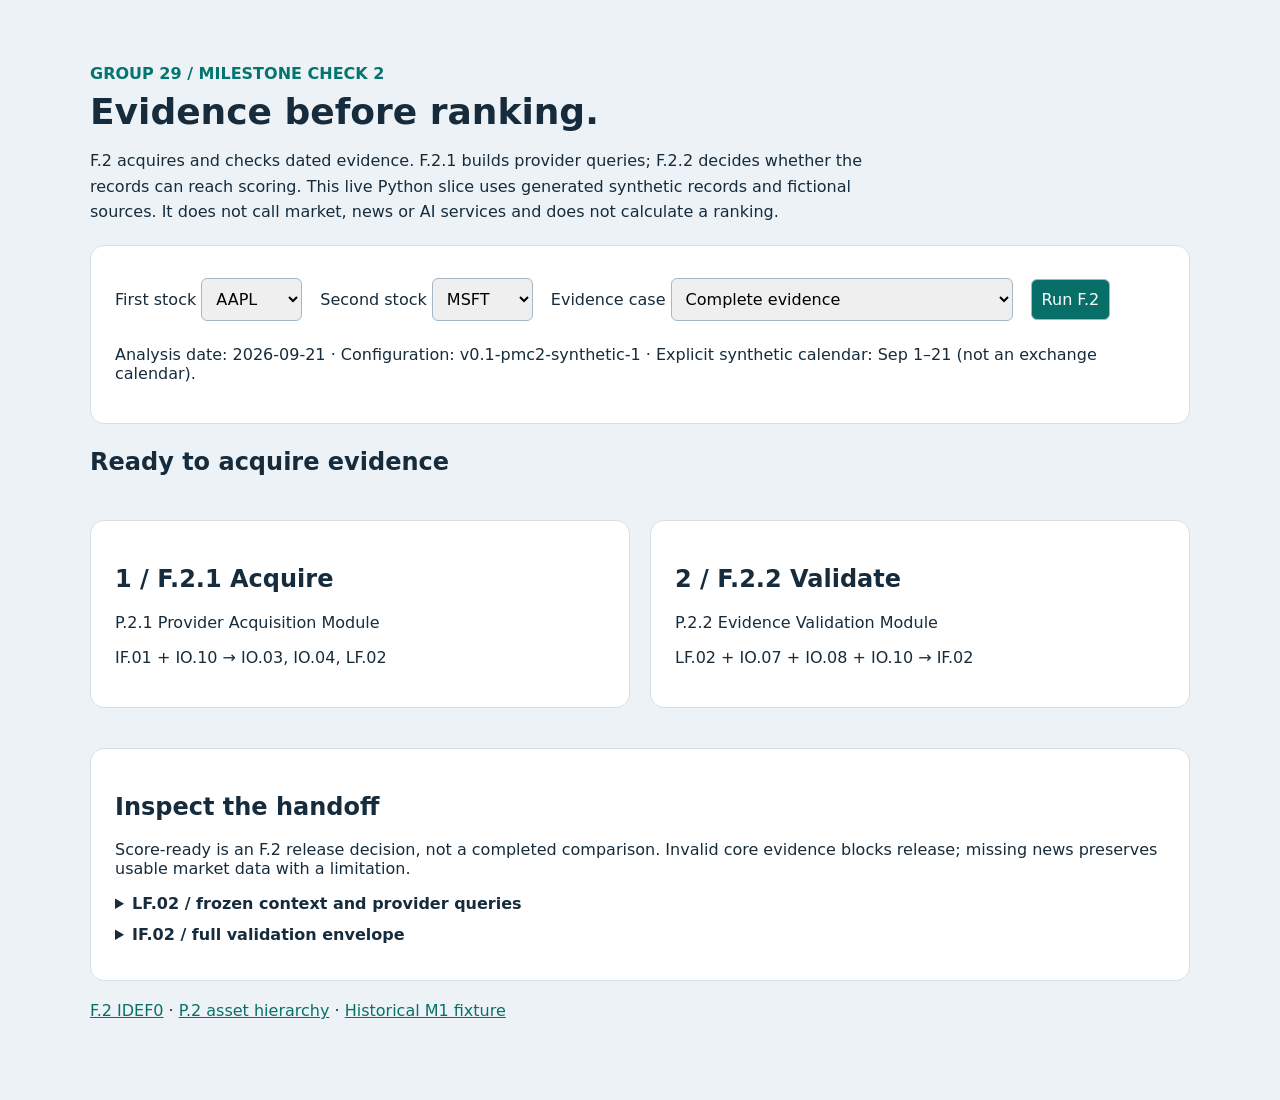
==== pmc2/index.html @ 880bd2c7 "SYS-F-02: implement PMC2 F.2 evidence slice and model-code traceability" ====
<!doctype html><html lang="en"><meta charset="utf-8"><meta name="viewport" content="width=device-width,initial-scale=1"><title>StockLens | F.2 Evidence Lab</title>
<style>body{font:16px system-ui;background:#edf2f7;color:#162c3c;margin:0}main{max-width:1100px;margin:40px auto;padding:24px}h1{font-size:36px;margin:8px 0}header p{max-width:800px;line-height:1.6}.tag{color:#04756f;font-weight:700}section{background:white;border:1px solid #d7e0e7;border-radius:14px;padding:24px;margin:20px 0}label{display:inline-block;margin:8px 18px 8px 0}select,button{font:inherit;padding:10px;border:1px solid #a5b7c5;border-radius:6px}button{background:#086f68;color:white;cursor:pointer}.grid{display:grid;grid-template-columns:1fr 1fr;gap:20px}pre{white-space:pre-wrap;overflow-wrap:anywhere;max-height:420px;overflow:auto;font-size:13px;background:#f3f6f8;padding:14px}strong{color:#086f68}details{margin:12px 0}summary{cursor:pointer;font-weight:600}#state{font-size:24px;font-weight:700}a{color:#086f68}@media(max-width:700px){.grid{grid-template-columns:1fr}}</style>
<main><header><div class="tag">GROUP 29 / MILESTONE CHECK 2</div><h1>Evidence before ranking.</h1><p>F.2 acquires and checks dated evidence. F.2.1 builds provider queries; F.2.2 decides whether the records can reach scoring. This live Python slice uses generated synthetic records and fictional sources. It does not call market, news or AI services and does not calculate a ranking.</p></header>
<section><label>First stock <select id="a"></select></label><label>Second stock <select id="b"></select></label><label>Evidence case <select id="scenario"><option value="valid">Complete evidence</option><option value="missing_unselected_stock">Missing an unselected universe stock</option><option value="missing_observation">Missing one observation</option><option value="post_cutoff">Market record after cutoff</option><option value="missing_source">Market source missing</option><option value="mixed_request">Wrong request identity</option><option value="no_news">No qualifying news</option><option value="bad_news">News after cutoff</option></select></label><button id="run">Run F.2</button><p>Analysis date: 2026-09-21 · Configuration: v0.1-pmc2-synthetic-1 · Explicit synthetic calendar: Sep 1–21 (not an exchange calendar).</p></section>
<p id="state" role="status">Ready to acquire evidence</p><div class="grid"><section><h2>1 / F.2.1 Acquire</h2><p>P.2.1 Provider Acquisition Module</p><p>IF.01 + IO.10 → IO.03, IO.04, LF.02</p><div id="acquire"></div></section><section><h2>2 / F.2.2 Validate</h2><p>P.2.2 Evidence Validation Module</p><p>LF.02 + IO.07 + IO.08 + IO.10 → IF.02</p><div id="validate"></div></section></div>
<section><h2>Inspect the handoff</h2><p>Score-ready is an F.2 release decision, not a completed comparison. Invalid core evidence blocks release; missing news preserves usable market data with a limitation.</p><details><summary>LF.02 / frozen context and provider queries</summary><pre id="context"></pre></details><details><summary>IF.02 / full validation envelope</summary><pre id="output"></pre></details></section>
<p><a href="https://cloud.innoslate.com/cornell/p/659/diagrams/idef0/269035">F.2 IDEF0</a> · <a href="https://cloud.innoslate.com/cornell/p/659/diagrams/hierarchy/290840">P.2 asset hierarchy</a> · <a href="/">Historical M1 fixture</a></p></main>
<script>
const $=id=>document.getElementById(id); const symbols=['AAPL','MSFT','AMZN','GOOGL','META','NVDA','TSLA','JPM','JNJ','XOM']; for(const s of symbols)for(const id of ['a','b']){const o=document.createElement('option');o.value=s;o.textContent=s;$(id).append(o);} $('b').value='MSFT';
$('run').onclick=async()=>{ $('run').disabled=true; $('state').textContent='Processing F.2…';try{const response=await fetch('/api/pmc2/demo',{method:'POST',headers:{'Content-Type':'application/json'},body:JSON.stringify({scenario:$('scenario').value,stock_a:$('a').value,stock_b:$('b').value})});const d=await response.json();if(!response.ok)throw new Error(d.detail||'Request failed'); const e=d.evidence; $('state').textContent=e.score_ready?(e.limitations.length?'Accepted with limitations — score-ready':'Accepted — score-ready'):'Failed — release blocked';$('acquire').textContent=`Market query: ${d.queries.market_query.symbols.length} stocks × 21 dates. News query: ${d.queries.news_query.symbols.join(', ')}. Request: ${e.request_id}`;$('validate').textContent=`Received ${d.received_market_count} prices and ${d.received_news_count} news items. Released ${e.market_records.length} prices and ${e.news_records.length} news items. Reason: ${e.reason||'core checks passed'}. Limitations: ${e.limitations.join(', ')||'none'}. Rejected news: ${e.rejected_news.length}.`;$('context').textContent=JSON.stringify(d.queries.context,null,2);$('output').textContent=JSON.stringify(e,null,2);}catch(error){$('state').textContent=String(error);}finally{$('run').disabled=false;}};
</script></html>
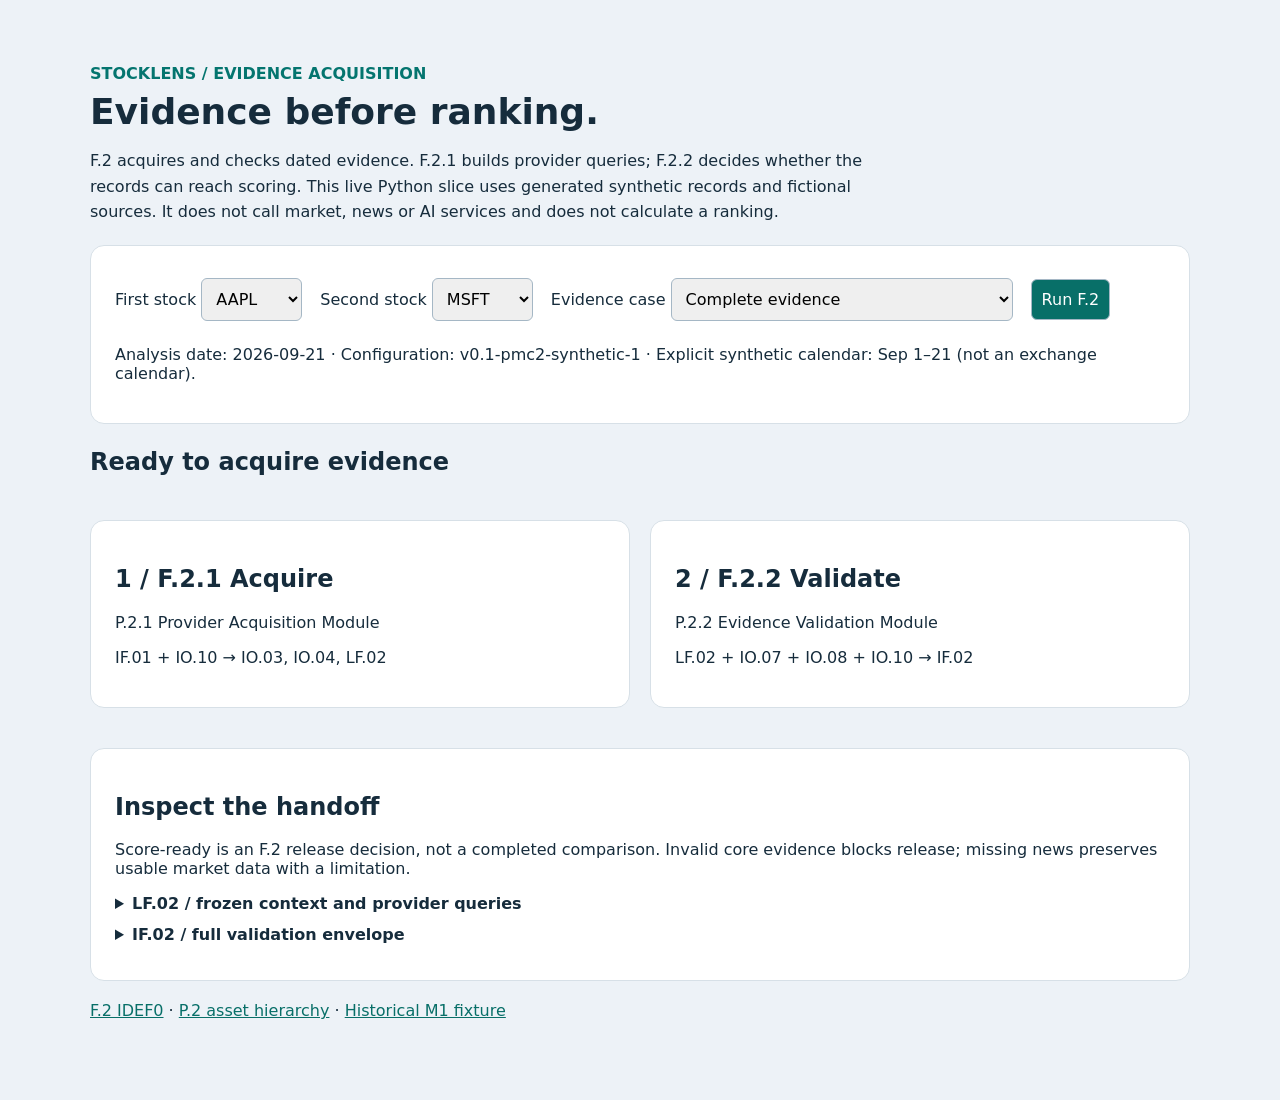
==== commit ad36ef8b: "Separate milestone presentation material from project documentation" ====
--- a/pmc2/index.html
+++ b/pmc2/index.html
@@ -1,6 +1,6 @@
 <!doctype html><html lang="en"><meta charset="utf-8"><meta name="viewport" content="width=device-width,initial-scale=1"><title>StockLens | F.2 Evidence Lab</title>
 <style>body{font:16px system-ui;background:#edf2f7;color:#162c3c;margin:0}main{max-width:1100px;margin:40px auto;padding:24px}h1{font-size:36px;margin:8px 0}header p{max-width:800px;line-height:1.6}.tag{color:#04756f;font-weight:700}section{background:white;border:1px solid #d7e0e7;border-radius:14px;padding:24px;margin:20px 0}label{display:inline-block;margin:8px 18px 8px 0}select,button{font:inherit;padding:10px;border:1px solid #a5b7c5;border-radius:6px}button{background:#086f68;color:white;cursor:pointer}.grid{display:grid;grid-template-columns:1fr 1fr;gap:20px}pre{white-space:pre-wrap;overflow-wrap:anywhere;max-height:420px;overflow:auto;font-size:13px;background:#f3f6f8;padding:14px}strong{color:#086f68}details{margin:12px 0}summary{cursor:pointer;font-weight:600}#state{font-size:24px;font-weight:700}a{color:#086f68}@media(max-width:700px){.grid{grid-template-columns:1fr}}</style>
-<main><header><div class="tag">GROUP 29 / MILESTONE CHECK 2</div><h1>Evidence before ranking.</h1><p>F.2 acquires and checks dated evidence. F.2.1 builds provider queries; F.2.2 decides whether the records can reach scoring. This live Python slice uses generated synthetic records and fictional sources. It does not call market, news or AI services and does not calculate a ranking.</p></header>
+<main><header><div class="tag">STOCKLENS / EVIDENCE ACQUISITION</div><h1>Evidence before ranking.</h1><p>F.2 acquires and checks dated evidence. F.2.1 builds provider queries; F.2.2 decides whether the records can reach scoring. This live Python slice uses generated synthetic records and fictional sources. It does not call market, news or AI services and does not calculate a ranking.</p></header>
 <section><label>First stock <select id="a"></select></label><label>Second stock <select id="b"></select></label><label>Evidence case <select id="scenario"><option value="valid">Complete evidence</option><option value="missing_unselected_stock">Missing an unselected universe stock</option><option value="missing_observation">Missing one observation</option><option value="post_cutoff">Market record after cutoff</option><option value="missing_source">Market source missing</option><option value="mixed_request">Wrong request identity</option><option value="no_news">No qualifying news</option><option value="bad_news">News after cutoff</option></select></label><button id="run">Run F.2</button><p>Analysis date: 2026-09-21 · Configuration: v0.1-pmc2-synthetic-1 · Explicit synthetic calendar: Sep 1–21 (not an exchange calendar).</p></section>
 <p id="state" role="status">Ready to acquire evidence</p><div class="grid"><section><h2>1 / F.2.1 Acquire</h2><p>P.2.1 Provider Acquisition Module</p><p>IF.01 + IO.10 → IO.03, IO.04, LF.02</p><div id="acquire"></div></section><section><h2>2 / F.2.2 Validate</h2><p>P.2.2 Evidence Validation Module</p><p>LF.02 + IO.07 + IO.08 + IO.10 → IF.02</p><div id="validate"></div></section></div>
 <section><h2>Inspect the handoff</h2><p>Score-ready is an F.2 release decision, not a completed comparison. Invalid core evidence blocks release; missing news preserves usable market data with a limitation.</p><details><summary>LF.02 / frozen context and provider queries</summary><pre id="context"></pre></details><details><summary>IF.02 / full validation envelope</summary><pre id="output"></pre></details></section>
